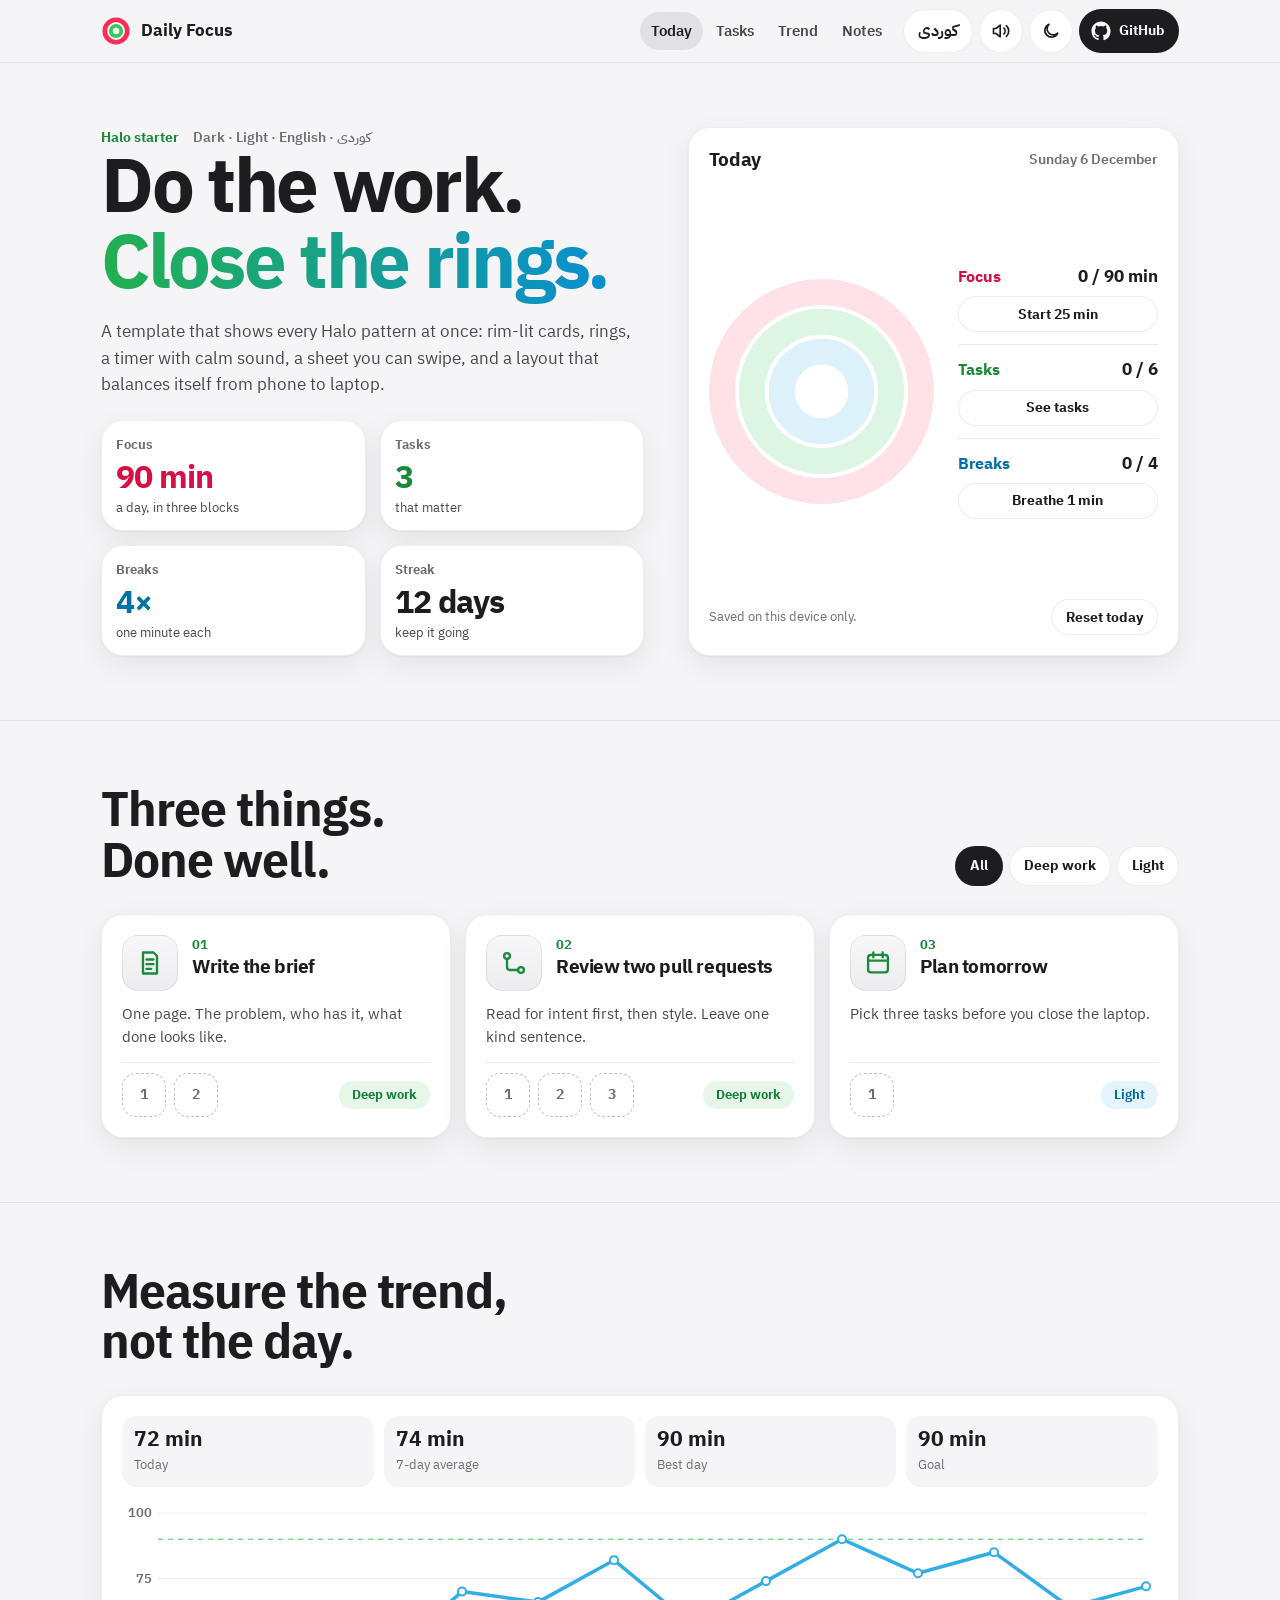
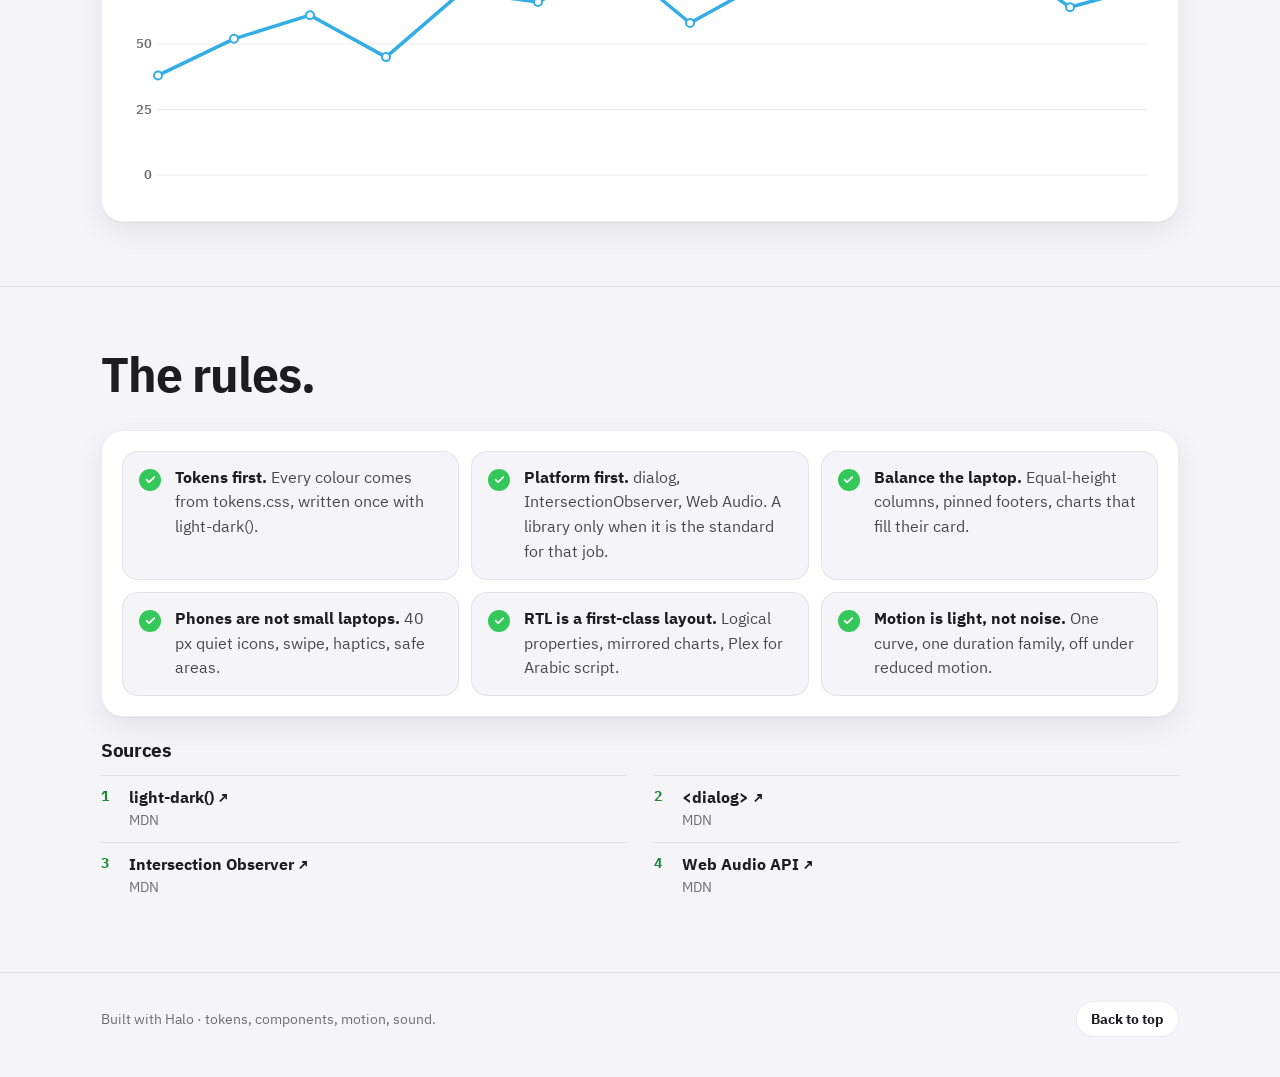
==== templates/starter.html @ 8cb3e35a "Publish Halo design skill" ====
<!doctype html>
<html lang="en" dir="ltr">
<head>
<meta charset="utf-8">
<meta name="viewport" content="width=device-width, initial-scale=1, viewport-fit=cover">
<title>Halo Starter · Daily Focus</title>
<meta name="color-scheme" content="light dark">
<!-- Fonts: Google Sans (Latin) + IBM Plex Sans Arabic (Sorani / Arabic script). Both OFL, both on Google Fonts. -->
<link rel="preconnect" href="https://fonts.googleapis.com">
<link rel="preconnect" href="https://fonts.gstatic.com" crossorigin>
<link href="https://fonts.googleapis.com/css2?family=Google+Sans:wght@400..700&family=IBM+Plex+Sans+Arabic:wght@400;500;600;700&display=swap" rel="stylesheet">
<link rel="stylesheet" href="../tokens/tokens.css">
<link rel="stylesheet" href="../css/halo.css">
<style>
  /* page-specific layout only; everything else comes from halo.css */
  .today .ringsbox{display:grid;grid-template-columns:minmax(0,1.2fr) minmax(200px,1fr);gap:24px;align-items:center;flex:1;margin-top:12px}
  @media(max-width:520px){.today .ringsbox{grid-template-columns:1fr}.today .ringsbox .rings{max-width:220px;margin:0 auto}}
  .today .ringsbox .rings{max-width:280px;margin-inline:auto}
  .rrow{display:grid;gap:6px;padding:12px 0;border-bottom:1px solid var(--sep)}.rrow:last-child{border-bottom:0}
  .rrow .t{display:flex;justify-content:space-between;align-items:baseline;gap:10px}.rrow .t span{font-weight:700;font-size:17px;white-space:nowrap}
  .task .top{display:grid;grid-template-columns:56px minmax(0,1fr);gap:14px;align-items:start}
  .task p{color:var(--ink2);font-size:15px}
  .task .foot{display:flex;justify-content:space-between;align-items:center;gap:10px;flex-wrap:wrap;padding-top:10px;border-top:1px solid var(--sep)}
  .breathe{display:grid;justify-items:center;gap:14px;text-align:center}
  .orb{width:180px;height:180px;border-radius:50%;background:radial-gradient(circle at 35% 30%,var(--cyan2),var(--cyan) 55%,var(--trackC));box-shadow:0 0 60px color-mix(in srgb,var(--cyan) 40%,transparent);transform:scale(.72)}
  .orb.run{animation:breathe 10s var(--ease) infinite}
  @keyframes breathe{0%,100%{transform:scale(.72)}40%{transform:scale(1)}}
  @media (prefers-reduced-motion:reduce){.orb.run{animation:none;transform:scale(.9)}}
</style>
</head>
<body>
<a class="skip" href="#main" data-i18n="skip">Skip to content</a>

<header class="nav">
  <div class="wrap">
    <a class="brand" href="#today"><svg viewBox="0 0 32 32" aria-hidden="true"><circle cx="16" cy="16" r="12" fill="none" stroke="var(--red)" stroke-width="5"/><circle cx="16" cy="16" r="5.5" fill="none" stroke="var(--green)" stroke-width="4"/></svg><span data-i18n="brand">Daily Focus</span></a>
    <nav class="links" aria-label="Sections">
      <a href="#today" data-i18n="nav.today">Today</a><a href="#tasks" data-i18n="nav.tasks">Tasks</a><a href="#trend" data-i18n="nav.trend">Trend</a><a href="#notes" data-i18n="nav.notes">Notes</a>
    </nav>
    <div class="acts">
      <button class="btn lang" type="button" data-lang-btn data-i18n="langBtn">کوردی</button>
      <button class="btn ic hide-phone" type="button" data-sound-btn></button>
      <button class="btn ic" type="button" data-theme-btn></button>
      <a class="gh" href="https://github.com/SawabS" target="_blank" rel="noopener" data-i18n-label="github"><span class="ghi"></span><span dir="ltr">GitHub</span></a>
      <button class="btn ic" type="button" data-menu-btn aria-expanded="false" aria-controls="menu"></button>
    </div>
  </div>
  <div class="menu" id="menu"><div class="wrap">
    <a href="#today" data-i18n="nav.today">Today</a><a href="#tasks" data-i18n="nav.tasks">Tasks</a><a href="#trend" data-i18n="nav.trend">Trend</a><a href="#notes" data-i18n="nav.notes">Notes</a>
    <button class="full only-phone" type="button" data-sound-btn></button>
  </div></div>
</header>

<main id="main">
  <!-- 1 · HERO: text column + feature card, equal height on laptop -->
  <section id="today" class="band"><div class="wrap split">
    <div data-drift>
      <div class="kicker"><b data-i18n="kicker">Halo starter</b><span data-i18n="kickerSub">Dark · Light · English · کوردی</span></div>
      <h1><span data-i18n="h1a">Do the work.</span><br><span class="grad" data-i18n="h1b">Close the rings.</span></h1>
      <p class="lede" data-i18n="lede">A template that shows every Halo pattern at once: rim-lit cards, rings, a timer with calm sound, a sheet you can swipe, and a layout that balances itself from phone to laptop.</p>
      <div class="grid g2 keep mt22" id="stats"></div>
    </div>
    <div class="card today" aria-labelledby="tdh">
      <div class="row between"><h3 id="tdh" data-i18n="today">Today</h3><span class="mut" id="date" style="font-weight:600;font-size:14px"></span></div>
      <div class="ringsbox"><div id="bigRings"></div>
        <div>
          <div class="rrow"><div class="t"><b class="tone-red" data-i18n="focus">Focus</b><span id="vFocus"></span></div><button class="btn sm" type="button" id="startFocus" data-i18n="startFocus">Start 25 min</button></div>
          <div class="rrow"><div class="t"><b class="tone-green" data-i18n="tasksDone">Tasks</b><span id="vTasks"></span></div><a class="btn sm" href="#tasks" data-i18n="seeTasks">See tasks</a></div>
          <div class="rrow"><div class="t"><b class="tone-cyan" data-i18n="breaks">Breaks</b><span id="vBreaks"></span></div><button class="btn sm" type="button" id="openBreathe" data-i18n="breathe">Breathe 1 min</button></div>
        </div>
      </div>
      <div class="row between card-foot mt14"><span class="mut" style="font-size:13px" data-i18n="saved">Saved on this device only.</span><button class="btn sm" type="button" id="reset" data-i18n="reset">Reset today</button></div>
    </div>
  </div></section>

  <!-- 2 · CARD GRID with filters, check dots, pinned footers -->
  <section id="tasks" class="band"><div class="wrap">
    <div class="head"><h2 data-i18n="tasksTitle">Three things.<br>Done well.</h2><div class="filters" role="group" aria-label="Filter" id="filters"></div></div>
    <div class="grid g3" id="taskGrid"></div>
  </div></section>

  <!-- 3 · DATA: KPIs + chart that fills its card -->
  <section id="trend" class="band"><div class="wrap">
    <div class="head"><h2 data-i18n="trendTitle">Measure the trend,<br>not the day.</h2></div>
    <div class="card" style="display:flex;flex-direction:column"><div class="kpis" id="kpis"></div><div class="fig mt14" style="height:300px"><svg id="chart" role="img" aria-label="Focus minutes, last 14 days"></svg></div></div>
  </div></section>

  <!-- 4 · CHECKLIST TILES + SOURCES -->
  <section id="notes" class="band"><div class="wrap">
    <div class="head"><h2 data-i18n="notesTitle">The rules.</h2></div>
    <div class="card"><ul class="checks tiles" id="rules"></ul></div>
    <h3 class="mt22" style="margin-bottom:12px" data-i18n="sources">Sources</h3>
    <ol class="sources">
      <li><div><a class="ext" href="https://developer.mozilla.org/en-US/docs/Web/CSS/color_value/light-dark" target="_blank" rel="noopener" dir="ltr">light-dark()</a><span>MDN</span></div></li>
      <li><div><a class="ext" href="https://developer.mozilla.org/en-US/docs/Web/HTML/Element/dialog" target="_blank" rel="noopener" dir="ltr">&lt;dialog&gt;</a><span>MDN</span></div></li>
      <li><div><a class="ext" href="https://developer.mozilla.org/en-US/docs/Web/API/Intersection_Observer_API" target="_blank" rel="noopener" dir="ltr">Intersection Observer</a><span>MDN</span></div></li>
      <li><div><a class="ext" href="https://developer.mozilla.org/en-US/docs/Web/API/Web_Audio_API" target="_blank" rel="noopener" dir="ltr">Web Audio API</a><span>MDN</span></div></li>
    </ol>
  </div></section>
</main>

<footer class="foot"><div class="wrap"><p data-i18n="footer">Built with Halo · tokens, components, motion, sound.</p><a class="btn sm" href="#today" data-i18n="top">Back to top</a></div></footer>

<!-- Sheet: guided breathing with ambient sound; swipe left/right switches length -->
<dialog class="sheet" id="breatheDlg" aria-labelledby="bT"><div class="body">
  <div class="hd"><h3 id="bT" data-i18n="breatheTitle">One-minute breath</h3><button class="btn ic" type="button" data-close data-i18n-label="close"></button></div>
  <div class="breathe">
    <div class="orb" id="orb"></div>
    <p class="mut" data-i18n="breatheHint">In for four as it grows, out for six as it shrinks.</p>
    <div class="row"><button class="btn ic" type="button" id="bPrev"></button><button class="btn pri" type="button" id="bPlay" data-i18n="begin">Begin</button><button class="btn ic" type="button" id="bNext"></button></div>
    <p class="mut num" id="bLen"></p>
  </div>
</div></dialog>

<script src="../js/halo.js"></script>
<script src="../js/halo-sound.js"></script>
<script>
const DICT={
 en:{skip:'Skip to content',brand:'Daily Focus','nav.today':'Today','nav.tasks':'Tasks','nav.trend':'Trend','nav.notes':'Notes',langBtn:'کوردی',github:'GitHub profile',
  kicker:'Halo starter',kickerSub:'Dark · Light · English · کوردی',h1a:'Do the work.',h1b:'Close the rings.',
  lede:'A template that shows every Halo pattern at once: rim-lit cards, rings, a timer with calm sound, a sheet you can swipe, and a layout that balances itself from phone to laptop.',
  today:'Today',focus:'Focus',tasksDone:'Tasks',breaks:'Breaks',startFocus:'Start 25 min',seeTasks:'See tasks',breathe:'Breathe 1 min',saved:'Saved on this device only.',reset:'Reset today',
  tasksTitle:'Three things.\nDone well.',trendTitle:'Measure the trend,\nnot the day.',notesTitle:'The rules.',sources:'Sources',footer:'Built with Halo · tokens, components, motion, sound.',top:'Back to top',
  breatheTitle:'One-minute breath',breatheHint:'In for four as it grows, out for six as it shrinks.',begin:'Begin',stop:'Stop',min:'min',sec:'s',
  all:'All',deep:'Deep work',light:'Light',done:'Done',rest:'Focus',pause:'Pause',resume:'Resume',skip:'Skip',undo:'Undo',close:'Close',menu:'Menu',toDark:'Switch to dark theme',toLight:'Switch to light theme',
  soundOn:'Sound on',soundOff:'Sound off',resetDone:'Today was reset.',focusDone:'Focus session complete.',
  stat1:'Focus',stat1v:'90 min',stat1s:'a day, in three blocks',stat2:'Tasks',stat2v:'3',stat2s:'that matter',stat3:'Breaks',stat3v:'4×',stat3s:'one minute each',stat4:'Streak',stat4v:'12 days',stat4s:'keep it going',
  t1:'Write the brief',t1d:'One page. The problem, who has it, what done looks like.',t2:'Review two pull requests',t2d:'Read for intent first, then style. Leave one kind sentence.',t3:'Plan tomorrow',t3d:'Pick three tasks before you close the laptop.',
  k1:'Today',k2:'7-day average',k3:'Best day',k4:'Goal',
  r1:'<strong>Tokens first.</strong> Every colour comes from tokens.css, written once with light-dark().',r2:'<strong>Platform first.</strong> dialog, IntersectionObserver, Web Audio. A library only when it is the standard for that job.',
  r3:'<strong>Balance the laptop.</strong> Equal-height columns, pinned footers, charts that fill their card.',r4:'<strong>Phones are not small laptops.</strong> 40 px quiet icons, swipe, haptics, safe areas.',
  r5:'<strong>RTL is a first-class layout.</strong> Logical properties, mirrored charts, Plex for Arabic script.',r6:'<strong>Motion is light, not noise.</strong> One curve, one duration family, off under reduced motion.'},
 ckb:{skip:'بازدان بۆ ناوەڕۆک',brand:'سەرنجی ڕۆژانە','nav.today':'ئەمڕۆ','nav.tasks':'ئەرکەکان','nav.trend':'ئاراستە','nav.notes':'تێبینی',langBtn:'English',github:'پرۆفایلی GitHub',
  kicker:'دەستپێکی Halo',kickerSub:'تاریک · ڕووناک · English · کوردی',h1a:'کارەکە بکە.',h1b:'بازنەکان دابخە.',
  lede:'نموونەیەک کە هەموو شێوازەکانی Halo پێکەوە نیشان دەدات: کارتی دیواری ڕووناک، بازنەکان، کاتژمێرێک بە دەنگی ئارام، پەڕەیەک کە دەتوانیت بیخلیسکێنیت، و دیزاینێک کە لە مۆبایلەوە تا لاپتۆپ هاوسەنگ دەبێت.',
  today:'ئەمڕۆ',focus:'سەرنج',tasksDone:'ئەرکەکان',breaks:'پشووەکان',startFocus:'دەستپێکردنی ٢٥ خولەک',seeTasks:'بینینی ئەرکەکان',breathe:'هەناسەدان ١ خولەک',saved:'تەنها لەسەر ئەم ئامێرە پاشەکەوت دەکرێت.',reset:'سفرکردنەوەی ئەمڕۆ',
  tasksTitle:'سێ شت.\nبە باشی.',trendTitle:'ئاراستەکە بپێوە،\nنەک ڕۆژەکە.',notesTitle:'یاساکان.',sources:'سەرچاوەکان',footer:'دروستکراوە بە Halo · تۆکن، پێکهاتە، جووڵە، دەنگ.',top:'گەڕانەوە بۆ سەرەوە',
  breatheTitle:'هەناسەی یەک خولەکی',breatheHint:'چوار چرکە هەناسە هەڵبمژە کاتێک گەورە دەبێت، شەش چرکە دەریبدە کاتێک بچووک دەبێتەوە.',begin:'دەستپێکردن',stop:'وەستان',min:'خولەک',sec:'چرکە',
  all:'هەموو',deep:'کاری قووڵ',light:'سووک',done:'تەواو',rest:'سەرنج',pause:'وەستان',resume:'بەردەوامبوون',skip:'تێپەڕاندن',undo:'گەڕانەوە',close:'داخستن',menu:'لیست',toDark:'گۆڕین بۆ ڕووکاری تاریک',toLight:'گۆڕین بۆ ڕووکاری ڕووناک',
  soundOn:'دەنگ کراوەیە',soundOff:'دەنگ داخراوە',resetDone:'ئەمڕۆ سفر کرایەوە.',focusDone:'کاتی سەرنج تەواو بوو.',
  stat1:'سەرنج',stat1v:'90 خولەک',stat1s:'لە ڕۆژێکدا، لە سێ بەشدا',stat2:'ئەرکەکان',stat2v:'3',stat2s:'کە گرنگن',stat3:'پشووەکان',stat3v:'×4',stat3s:'هەریەکە یەک خولەک',stat4:'زنجیرە',stat4v:'12 ڕۆژ',stat4s:'بەردەوام بە',
  t1:'نووسینی کورتە',t1d:'یەک پەڕە. کێشەکە، کێ هەیەتی، تەواوبوون چۆنە.',t2:'پێداچوونەوەی دوو داواکاری',t2d:'سەرەتا مەبەستەکە بخوێنەوە، پاشان شێوازەکە. ڕستەیەکی میهرەبان بنووسە.',t3:'پلانی سبەی',t3d:'پێش داخستنی لاپتۆپ سێ ئەرک هەڵبژێرە.',
  k1:'ئەمڕۆ',k2:'تێکڕای ٧ ڕۆژ',k3:'باشترین ڕۆژ',k4:'ئامانج',
  r1:'<strong>سەرەتا تۆکن.</strong> هەموو ڕەنگێک لە <bdi>tokens.css</bdi> دێت، یەکجار بە <bdi>light-dark()</bdi> نووسراوە.',r2:'<strong>سەرەتا پلاتفۆرم.</strong> <bdi>dialog</bdi> و <bdi>IntersectionObserver</bdi> و <bdi>Web Audio</bdi>. کتێبخانە تەنها کاتێک کە ستانداردی ئەو کارەیە.',
  r3:'<strong>لاپتۆپ هاوسەنگ بکە.</strong> ستوونی هاوبەرز، پێپەڕەی جێگیر، هێڵکاری کە کارتەکەی پڕ دەکاتەوە.',r4:'<strong>مۆبایل لاپتۆپی بچووک نییە.</strong> ئایکۆنی ئارامی 40px، خلیسکاندن، لەرینەوە، ناوچەی سەلامەت.',
  r5:'<strong>ڕاست بۆ چەپ دیزاینی سەرەکییە.</strong> تایبەتمەندی لۆجیکی، هێڵکاری پێچەوانەکراو، Plex بۆ پیتی عەرەبی.',r6:'<strong>جووڵە ڕووناکییە، نەک ژاوەژاو.</strong> یەک چەماوە، یەک خێزانی ماوە، لە کەمکردنەوەی جووڵەدا دەکوژێتەوە.'}};

const {$,$$,esc,t,store}=Halo;
Halo.init({dict:DICT});
$('.ghi').outerHTML=Halo.icons.github;
const day=Object.assign({focus:0,tasks:[[false,false],[false,false,false],[false]],breaks:0},store.get('day',{}));
const save=()=>store.set('day',day);
let filt='all';
const TASKS=[{k:'t1',cat:'deep',n:2,icon:'<path d="M6 3h9l3 3v15H6z"/><path d="M9 9h6M9 13h6M9 17h4"/>'},{k:'t2',cat:'deep',n:3,icon:'<circle cx="6" cy="6" r="2.5"/><circle cx="18" cy="18" r="2.5"/><path d="M6 8.5v7a2.5 2.5 0 0 0 2.5 2.5H15"/>'},{k:'t3',cat:'light',n:1,icon:'<rect x="3.5" y="5" width="17" height="15" rx="2.5"/><path d="M3.5 10h17M8 3v4M16 3v4"/>'}];
const doneCount=()=>day.tasks.flat().filter(Boolean).length,total=()=>day.tasks.flat().length;

function render(){
  const R=Halo.i18n.isRTL();
  $('#date').textContent=Halo.i18n.date(new Date());
  $('#stats').innerHTML=[1,2,3,4].map(i=>`<div class="card stat"><div class="label">${esc(t('stat'+i))}</div><div class="v ${['tone-red','tone-green','tone-cyan','tone-ink'][i-1]}">${esc(t('stat'+i+'v'))}</div><div class="s">${esc(t('stat'+i+'s'))}</div></div>`).join('');
  $('#bigRings').innerHTML=Halo.rings([{k:'f',r:100,w:26,c:'red',track:'R'},{k:'t',r:70,w:26,c:'green',track:'G'},{k:'b',r:40,w:26,c:'cyan',track:'C'}],226);
  $('#filters').innerHTML=['all','deep','light'].map(f=>`<button type="button" data-f="${f}" aria-pressed="${f===filt}">${esc(t(f))}</button>`).join('');
  $('#taskGrid').innerHTML=TASKS.map((k,i)=>`<article class="card task stack" data-cat="${k.cat}" ${filt!=='all'&&filt!==k.cat?'hidden':''}>
    <div class="top"><div class="tile"><svg viewBox="0 0 24 24" fill="none" stroke="var(--greenT)" stroke-width="2" stroke-linecap="round" stroke-linejoin="round" aria-hidden="true">${k.icon}</svg></div><div><div class="label tone-green">${String(i+1).padStart(2,'0')}</div><h3>${esc(t(k.t||k.k))}</h3></div></div>
    <p>${esc(t(k.k+'d'))}</p>
    <div class="foot"><div class="dots">${day.tasks[i].map((v,j)=>`<button type="button" class="dot" data-d="${i}:${j}" aria-pressed="${v}" aria-label="${j+1}">${v?Halo.icons.check.replace('<svg','<svg width="18" height="18" stroke="currentColor"'):j+1}</button>`).join('')}</div><span class="chip ${k.cat==='deep'?'green':'cyan'}">${esc(t(k.cat))}</span></div></article>`).join('');
  $('#rules').innerHTML=[1,2,3,4,5,6].map(i=>`<li><span class="chk">${Halo.icons.check}</span><span>${t('r'+i)}</span></li>`).join('');
  $$('h2[data-i18n]').forEach(h=>h.innerHTML=esc(t(h.dataset.i18n)).replace('\n','<br>'));
  $('#bPrev').innerHTML=Halo.icons.prev;$('#bNext').innerHTML=Halo.icons.next;$('#breatheDlg [data-close]').innerHTML=Halo.icons.x;
  update();drawChart();Halo.reveal.refresh();soundIcon()}

function update(){
  $('#vFocus').textContent=`${day.focus} / 90 ${t('min')}`;$('#vTasks').textContent=`${doneCount()} / ${total()}`;$('#vBreaks').textContent=`${day.breaks} / 4`;
  const s=$('#bigRings svg');Halo.setRing(s,'f',day.focus/90);Halo.setRing(s,'t',doneCount()/total());Halo.setRing(s,'b',day.breaks/4);
  const v=[38,52,61,45,70,66,82,58,74,90,77,85,64,day.focus||72];
  $('#kpis').innerHTML=[[t('k1'),(day.focus||72)+' '+t('min')],[t('k2'),Math.round(v.slice(-7).reduce((a,b)=>a+b)/7)+' '+t('min')],[t('k3'),Math.max(...v)+' '+t('min')],[t('k4'),'90 '+t('min')]].map(([a,b])=>`<div><b>${esc(b)}</b><span>${esc(a)}</span></div>`).join('')}

/* Chart: drawn in LTR coordinates, x mirrored for RTL; redrawn on resize (ResizeObserver) */
function drawChart(){const s=$('#chart'),W=s.clientWidth,Hh=s.clientHeight;if(!W||!Hh)return;const R=Halo.i18n.isRTL();
  const v=[38,52,61,45,70,66,82,58,74,90,77,85,64,day.focus||72],ml=36,mr=12,mt=12,mb=26;
  const X=i=>{const x=ml+i/(v.length-1)*(W-ml-mr);return R?W-x:x},Y=k=>mt+(100-k)/100*(Hh-mt-mb);
  let g='';for(const k of [0,25,50,75,100])g+=`<line x1="${X(0)}" x2="${X(v.length-1)}" y1="${Y(k)}" y2="${Y(k)}" style="stroke:var(--sep)"/><text x="${R?W-ml+6:ml-6}" y="${Y(k)+4}" text-anchor="${R?'start':'end'}">${k}</text>`;
  g+=`<line x1="${X(0)}" x2="${X(v.length-1)}" y1="${Y(90)}" y2="${Y(90)}" style="stroke:var(--green)" stroke-dasharray="5 5"/>`;
  g+=`<polyline points="${v.map((k,i)=>X(i).toFixed(1)+','+Y(k).toFixed(1)).join(' ')}" fill="none" style="stroke:var(--cyan)" stroke-width="3.5" stroke-linejoin="round" stroke-linecap="round"/>`;
  v.forEach((k,i)=>g+=`<circle cx="${X(i)}" cy="${Y(k)}" r="4" style="fill:var(--card);stroke:var(--cyan)" stroke-width="2"/>`);s.innerHTML=g}
new ResizeObserver(drawChart).observe($('#chart'));

/* Sound toggle */
function soundIcon(){if(!Halo.sound)return;const on=Halo.sound.on;$$('[data-sound-btn]').forEach(b=>{b.innerHTML=(on?Halo.icons.sound:Halo.icons.mute)+(b.classList.contains('full')?`<span>${esc(t(on?'soundOn':'soundOff'))}</span>`:'');
  b.querySelector('svg').setAttribute('width','20');b.querySelector('svg').setAttribute('height','20');b.setAttribute('aria-label',t(on?'soundOn':'soundOff'));b.setAttribute('aria-pressed',String(on))})}
$$('[data-sound-btn]').forEach(b=>b.addEventListener('click',()=>{Halo.sound.toggle();soundIcon()}));

/* Breathing sheet with ambient bed */
let bLen=60,bRun=false,bT=0;
const bLabel=()=>$('#bLen').textContent=bLen+' '+t('sec');
$('#openBreathe').addEventListener('click',()=>{bLabel();Halo.dialog.open($('#breatheDlg'))});
$('#bPlay').addEventListener('click',()=>{bRun=!bRun;$('#orb').classList.toggle('run',bRun);$('#bPlay').textContent=t(bRun?'stop':'begin');
  if(bRun){Halo.sfx('calmOn');clearTimeout(bT);bT=setTimeout(()=>{bRun=false;$('#orb').classList.remove('run');$('#bPlay').textContent=t('begin');Halo.sfx('calmOff');Halo.sfx('complete');day.breaks=Math.min(4,day.breaks+1);save();update()},bLen*1000)}
  else{clearTimeout(bT);Halo.sfx('calmOff')}});
const lens=[30,60,120];const shift=d=>{bLen=lens[Math.max(0,Math.min(2,lens.indexOf(bLen)+d))];bLabel();Halo.sfx('tap')};
$('#bPrev').addEventListener('click',()=>shift(-1));$('#bNext').addEventListener('click',()=>shift(1));
Halo.swipe($('#breatheDlg .body'),{next:()=>shift(1),prev:()=>shift(-1)});
$('#breatheDlg').addEventListener('close',()=>{if(bRun){bRun=false;clearTimeout(bT);$('#orb').classList.remove('run');$('#bPlay').textContent=t('begin');Halo.sfx('calmOff')}});

/* Delegated clicks */
document.addEventListener('click',e=>{const b=e.target.closest('button');if(!b)return;
  if(b.dataset.f){filt=b.dataset.f;Halo.sfx('tap');render();return}
  if(b.dataset.d){const[i,j]=b.dataset.d.split(':').map(Number);day.tasks[i][j]=!day.tasks[i][j];save();Halo.haptic(day.tasks[i][j]?12:6);Halo.sfx(day.tasks[i][j]?'on':'off');
    render();const n=$(`[data-d="${i}:${j}"]`);n&&n.focus();return}
  if(b.id==='startFocus'){Halo.timer.start(25*60,{label:t('rest'),onEnd:()=>{day.focus=Math.min(90,day.focus+25);save();update();Halo.toast(t('focusDone'))}});return}
  if(b.id==='reset'){const old=JSON.stringify(day);Object.assign(day,{focus:0,tasks:[[false,false],[false,false,false],[false]],breaks:0});save();render();Halo.toast(t('resetDone'),{undo:()=>{Object.assign(day,JSON.parse(old));save();render()}})}});
Halo.i18n.onChange(render);
render();
</script>
</body>
</html>
---- tokens/tokens.css ----
/* =====================================================================
   HALO DESIGN TOKENS
   One file, two themes. Every colour is written once with light-dark(),
   so a page follows the OS theme and can be forced with
   <html data-theme="light|dark">.
   Rule: light-dark() only takes COLOURS. Never put gradients or shadows
   inside it; build those from the colour tokens (see --cA/--cB etc).
   ===================================================================== */
:root{
  color-scheme:light dark;

  /* ---- surfaces ---- */
  --bg:     light-dark(#F5F5F7,#000000);   /* page */
  --bg2:    light-dark(#FFFFFF,#0B0B0D);   /* inputs, wells */
  --card:   light-dark(#FFFFFF,#151518);   /* flat card */
  --card2:  light-dark(#FFFFFF,#0E0E10);   /* sheets / dialogs */
  --cA:     light-dark(#FFFFFF,#1A1A1E);   /* card gradient top */
  --cB:     light-dark(#FFFFFF,#0F0F11);   /* card gradient bottom */
  --tA:     light-dark(#F8F8FA,#2C2C32);   /* icon tile top */
  --tB:     light-dark(#ECECF0,#17171B);   /* icon tile bottom */
  --well:   light-dark(#F5F5F7,#0E0E10);   /* nested tile inside a card */

  /* ---- ink ---- */
  --ink:    light-dark(#1D1D1F,#FFFFFF);   /* titles, numbers */
  --ink2:   light-dark(#48484A,#B4B4BA);   /* body */
  --ink3:   light-dark(#6E6E73,#8E8E93);   /* labels, meta */

  /* ---- lines + shadow ---- */
  --rim:    light-dark(rgba(0,0,0,.07),rgba(255,255,255,.12));  /* 1px card edge */
  --sep:    light-dark(rgba(0,0,0,.08),rgba(255,255,255,.10));  /* dividers */
  --shc:    light-dark(rgba(0,0,0,.05),transparent);            /* contact shadow */
  --shc2:   light-dark(rgba(0,0,0,.07),transparent);            /* ambient shadow */

  /* ---- the three activity accents ----
     Each accent has 4 roles:
       --X   : fill / stroke (vivid)        --X2 : gradient partner (lighter)
       --XT  : text-safe tone (AA on bg)    --trackX : empty ring / bar track   */
  --green:  light-dark(#34C759,#A6FF00); --green2:light-dark(#6FDD8B,#D2FF5C);
  --greenT: light-dark(#1A8A3A,#B4FF2E); --trackG:light-dark(#DDF5E3,#26390A);
  --cyan:   light-dark(#32ADE6,#00D8FE); --cyan2: light-dark(#7FD4F5,#7BF3FF);
  --cyanT:  light-dark(#0071A4,#5BDCFF); --trackC:light-dark(#DDF1FA,#06323A);
  --red:    light-dark(#FF2D55,#FA114F); --red2:  light-dark(#FF6B88,#FF6A97);
  --redT:   light-dark(#D70F45,#FF4D7A); --trackR:light-dark(#FFE1E8,#3A0814);
  --amber:  light-dark(#FF9500,#FF9F0A); --amber2:light-dark(#FFC048,#FFD06B);
  --amberT: light-dark(#B35900,#FFB547);

  /* ---- chips (filled pills) ---- */
  --chipG:  light-dark(#E6F7EA,#D2FF5C); --chipGt:light-dark(#17803A,#0A0A0A);
  --chipR:  light-dark(#FFEAEF,#FF6A97); --chipRt:light-dark(#C8103F,#0A0A0A);
  --chipC:  light-dark(#E4F4FC,#7BF3FF); --chipCt:light-dark(#006C9C,#0A0A0A);

  /* ---- tinted pictogram tiles ---- */
  --eA:     light-dark(#F2FAF4,#2C2C32); --eB:light-dark(#E2F3E6,#17171B);   /* green family */
  --sA:     light-dark(#FFF4F6,#2C2C32); --sB:light-dark(#FFE3E9,#17171B);   /* red family */

  /* ---- pictogram ink (see icons/README.md) ---- */
  --ic-fg:   var(--ink);
  --ic-ghost:light-dark(#C3C8CE,#4C4C52);
  --ic-mut:  light-dark(#CDD1D6,#3F3F45);
  --ic-acc:  light-dark(#20A84A,#A6FF00);
  --ic-acc2: light-dark(#F2224F,#FA114F);
  --ic-ko:   light-dark(#EAF7ED,#222227);

  /* ---- hero gradient (headline second line, progress line) ---- */
  --heroA:  light-dark(#22B04F,#A6FF00);
  --heroB:  light-dark(#0A8FD0,#00D8FE);

  /* ---- light & motion ---- */
  --shine:  light-dark(rgba(0,113,227,.55),rgba(255,255,255,.95));  /* rim highlight core */
  --shineT: light-dark(rgba(52,199,89,.35),rgba(0,216,254,.45));    /* rim highlight tint */
  --glow:   light-dark(rgba(0,113,227,.06),rgba(255,255,255,.07));  /* surface glow */
  --ease:   cubic-bezier(.2,.8,.2,1);                               /* Halo's only curve */
  --focus:  light-dark(#0071E3,#5BDCFF);

  /* ---- shape + layout ---- */
  --r:      22px;     /* card radius */
  --r-sm:   14px;     /* nested tiles, inputs */
  --r-lg:   28px;     /* sheets */
  --max:    1180px;   /* content width */
  --nav-h:  62px;

  /* ---- type ---- */
  --font-latin:"Google Sans";
  --font-arabic:"IBM Plex Sans Arabic";
  --font: var(--font-latin),var(--font-arabic),system-ui,-apple-system,"Segoe UI",Roboto,sans-serif;
}
:root[data-theme=light]{color-scheme:light}
:root[data-theme=dark]{color-scheme:dark}
/* Arabic-script languages: put the Arabic face first so Latin digits inside
   Kurdish text still come from Google Sans but the shaping is Plex. */
:root[lang=ckb],:root[lang=ar],:root[lang=fa]{--font:var(--font-arabic),var(--font-latin),system-ui,sans-serif}
---- css/halo.css ----
/* =====================================================================
   HALO — component layer
   Requires tokens/tokens.css first.
   Platform-only: custom properties, light-dark(), logical properties,
   :has(), <dialog>. No preprocessor, no framework.
   Sections: 1 base · 2 layout · 3 type · 4 surfaces · 5 controls
             6 navigation · 7 data display · 8 overlays · 9 motion & light
             10 phone · 11 RTL · 12 print · 13 utilities
   ===================================================================== */

/* ---------- 1. base ---------- */
*{box-sizing:border-box;min-width:0}
html{scroll-padding-top:calc(var(--nav-h) + 14px);-webkit-text-size-adjust:100%;-webkit-tap-highlight-color:transparent}
body{margin:0;background:var(--bg);color:var(--ink);font:16px/1.55 var(--font);overflow-x:clip;-webkit-font-smoothing:antialiased}
:root[dir=rtl] body{line-height:1.75}
@media (prefers-reduced-motion:no-preference){html{scroll-behavior:smooth}}
a{color:var(--cyanT)}
img,svg{max-width:100%}
button,input,select,textarea{font:inherit;color:inherit}
button,a,input,select,label,[role=button]{touch-action:manipulation}
:focus-visible{outline:3px solid var(--focus);outline-offset:2px;border-radius:10px}
.skip{position:absolute;inset-inline-start:12px;top:-60px;z-index:99;background:var(--ink);color:var(--bg);padding:10px 14px;border-radius:12px;text-decoration:none}
.skip:focus{top:10px}

/* ---------- 2. layout ---------- */
.wrap{max-width:var(--max);margin:0 auto;padding-inline:max(16px,4vw,env(safe-area-inset-left,0px))}
.band{padding-block:clamp(36px,5vw,72px)}
.band+.band{border-top:1px solid var(--sep)}
.head{display:flex;flex-wrap:wrap;align-items:flex-end;justify-content:space-between;gap:16px 24px;margin-bottom:28px}
.grid{display:grid;gap:14px}
.g2{grid-template-columns:repeat(2,minmax(0,1fr))}
.g3{grid-template-columns:repeat(3,minmax(0,1fr))}
.g4{grid-template-columns:repeat(4,minmax(0,1fr))}
@media(max-width:1000px){.g4{grid-template-columns:repeat(2,minmax(0,1fr))}}
@media(max-width:900px){.g3{grid-template-columns:repeat(2,minmax(0,1fr))}}
@media(max-width:620px){.g2,.g3,.g4{grid-template-columns:minmax(0,1fr)}}
.g2.keep{grid-template-columns:repeat(2,minmax(0,1fr))!important}   /* pairs that must stay side by side (two inputs) */
/* Split: text column + feature card, equal height on laptops (see docs/04-layout.md) */
.split{display:grid;gap:28px;align-items:center}
@media(min-width:900px){.split{grid-template-columns:minmax(0,1.05fr) minmax(0,.95fr);gap:44px;align-items:stretch}.split>.card{display:flex;flex-direction:column}.split>.card>.card-foot{margin-top:auto}}
/* Card with a pinned footer: body grows, footer aligns across a row */
.stack{display:grid;gap:12px;grid-template-rows:auto 1fr auto}
.row{display:flex;gap:12px;align-items:center;flex-wrap:wrap}
.between{justify-content:space-between}

/* ---------- 3. type ---------- */
h1,h2,h3{margin:0;letter-spacing:-.022em;line-height:1.05;text-wrap:balance}
h1{font-size:clamp(42px,6.2vw,76px);font-weight:700;letter-spacing:-.035em;line-height:1}
h2{font-size:clamp(32px,4.4vw,48px);font-weight:700}
h3{font-size:19px;font-weight:700;line-height:1.25}
p{margin:0}
.kicker{display:flex;flex-wrap:wrap;gap:8px 14px;align-items:center;font-size:14px;font-weight:700}
.kicker b{color:var(--greenT)}.kicker span{color:var(--ink3);font-weight:600}
.lede{color:var(--ink2);font-size:17px;max-width:62ch;margin-top:14px}
.label{font-size:13px;font-weight:700;color:var(--ink3)}
.mut{color:var(--ink3)}
.num{font-variant-numeric:tabular-nums}
.grad{background:linear-gradient(90deg,var(--heroA),var(--heroB));-webkit-background-clip:text;background-clip:text;color:transparent;display:inline-block;padding-bottom:.06em}
.tone-red{color:var(--redT)}.tone-green{color:var(--greenT)}.tone-cyan{color:var(--cyanT)}.tone-amber{color:var(--amberT)}.tone-ink{color:var(--ink)}
.ext::after{content:"↗";display:inline-block;margin-inline-start:3px;font-size:.9em}

/* ---------- 4. surfaces ---------- */
.card{position:relative;isolation:isolate;background:linear-gradient(180deg,var(--cA),var(--cB));border:1px solid var(--rim);border-radius:var(--r);box-shadow:0 1px 2px var(--shc),0 10px 30px var(--shc2);padding:20px;
  transition:transform .6s var(--ease),box-shadow .6s var(--ease),border-color .4s}
.card.flat{box-shadow:none}
.well{background:var(--well);border:1px solid var(--rim);border-radius:16px;padding:14px 16px}
.tile{width:56px;height:56px;border-radius:16px;background:linear-gradient(var(--tA),var(--tB));display:grid;place-items:center;border:1px solid var(--rim);flex:none}
.tile svg{width:28px;height:28px}
.pic{width:104px;height:104px;border-radius:24px;background:linear-gradient(var(--eA),var(--eB));border:1px solid var(--rim);padding:6px;flex:none}
.pic svg{width:100%;height:100%;display:block}
.pic.red{background:linear-gradient(var(--sA),var(--sB));--ic-ko:light-dark(#FFEBEF,#222227);--ic-acc:var(--ic-acc2)}
.stat{padding:14px 14px 12px}
.stat .v{font-size:clamp(24px,3vw,32px);font-weight:700;letter-spacing:-.03em;line-height:1.15;white-space:nowrap;margin-top:4px}
.stat .s{font-size:13px;color:var(--ink2);margin-top:2px}
.tip{display:grid;grid-template-columns:56px minmax(0,1fr);gap:14px;align-items:center}
.tip p{color:var(--ink2);font-size:15px}
.callout{display:flex;justify-content:space-between;gap:10px;align-items:center;flex-wrap:wrap;background:var(--chipC);color:var(--chipCt);border-radius:14px;padding:8px 8px 8px 14px;font-size:14px;font-weight:600}

/* ---------- 5. controls ---------- */
.btn{display:inline-flex;align-items:center;justify-content:center;gap:8px;min-height:44px;padding:8px 18px;border-radius:999px;border:1px solid var(--rim);background:var(--card);font-weight:650;cursor:pointer;text-decoration:none;color:var(--ink);
  transition:transform .25s var(--ease),background .25s,box-shadow .25s}
.btn:hover{background:color-mix(in srgb,var(--card) 88%,var(--ink))}
.btn:active{transform:scale(.96)}
.btn.pri{background:var(--ink);color:var(--bg);border-color:transparent}
.btn.pri:hover{background:color-mix(in srgb,var(--ink) 85%,var(--bg))}
.btn.ic{width:44px;padding:0}
.btn.sm{min-height:36px;padding:4px 14px;font-size:14px}
.btn svg{width:20px;height:20px;flex:none}
.btn[disabled]{opacity:.4;cursor:not-allowed}
@media (hover:hover) and (pointer:fine){.btn:not([disabled]):hover{transform:translateY(-1px)}}
.chip{display:inline-flex;align-items:center;gap:6px;min-height:28px;padding:3px 12px;border-radius:999px;font-size:13px;font-weight:700;white-space:nowrap;background:var(--card);border:1px solid var(--rim)}
.chip.green{background:var(--chipG);color:var(--chipGt);border-color:transparent}
.chip.red{background:var(--chipR);color:var(--chipRt);border-color:transparent}
.chip.cyan{background:var(--chipC);color:var(--chipCt);border-color:transparent}
/* filter pills (aria-pressed) */
.filters{display:flex;gap:6px;flex-wrap:wrap}
.filters button{min-height:40px;padding:0 14px;border-radius:999px;border:1px solid var(--rim);background:var(--card);cursor:pointer;font-weight:650;font-size:14px}
.filters button[aria-pressed=true]{background:var(--ink);color:var(--bg);border-color:transparent}
/* segmented control */
.seg{display:inline-flex;background:var(--bg);border-radius:12px;padding:3px;gap:2px}
.seg button{min-height:38px;padding:0 14px;border-radius:10px;border:0;background:transparent;cursor:pointer;font-weight:700}
.seg button[aria-pressed=true]{background:var(--card);box-shadow:0 1px 3px rgba(0,0,0,.12)}
/* stepper  ( − value + ) */
.stepper{display:inline-flex;align-items:center;gap:4px;background:var(--card);border:1px solid var(--rim);border-radius:999px;padding:3px}
.stepper output{min-width:96px;text-align:center;font-weight:700;white-space:nowrap}
.stepper button{width:40px;height:40px;border-radius:50%;border:0;background:transparent;cursor:pointer;font-size:20px;font-weight:700;color:var(--ink)}
.stepper button:hover{background:var(--sep)}
/* number field with buttons on both sides — never wraps */
.nudge{display:grid;grid-template-columns:44px minmax(0,1fr) 44px;gap:6px;align-items:center}
.nudge button{width:44px;height:44px;border-radius:12px;border:1px solid var(--rim);background:var(--bg2);font-weight:700;cursor:pointer;font-size:14px}
/* check dots (tick-able sets / steps) */
.dots{display:flex;gap:8px;flex-wrap:wrap;align-items:center}
.dot{width:44px;height:44px;border-radius:14px;border:1.5px dashed light-dark(rgba(0,0,0,.25),rgba(255,255,255,.3));background:transparent;cursor:pointer;font-weight:700;font-size:14px;color:var(--ink3);display:grid;place-items:center;transition:background .2s,transform .2s var(--ease)}
.dot[aria-pressed=true]{background:var(--green);border:1.5px solid transparent;color:light-dark(#fff,#000)}
.dot:active{transform:scale(.92)}
/* fields */
input[type=number],input[type=date],input[type=text],input[type=email],select,textarea{font-size:16px;min-height:44px;padding:8px 12px;border-radius:12px;border:1px solid light-dark(rgba(0,0,0,.18),rgba(255,255,255,.22));background:var(--bg2);width:100%}
input[type=range]{width:100%;accent-color:var(--green);min-height:44px}
label.f{display:grid;gap:6px;font-size:14px;font-weight:600;color:var(--ink2)}
.unit{display:flex;align-items:center;gap:8px}.unit span{font-size:14px;color:var(--ink3);white-space:nowrap}
.toggle{display:flex;gap:10px;align-items:center;font-size:14px;color:var(--ink2);cursor:pointer;min-height:44px}
.toggle input{width:20px;height:20px;accent-color:var(--green)}
.err{color:var(--redT);font-weight:650;min-height:1.5em;font-size:14px}

/* ---------- 6. navigation ---------- */
.nav{position:sticky;top:0;z-index:40;background:light-dark(rgba(245,245,247,.82),rgba(0,0,0,.72));backdrop-filter:saturate(1.6) blur(18px);-webkit-backdrop-filter:saturate(1.6) blur(18px);border-bottom:1px solid var(--sep);transition:box-shadow .4s,background .4s}
.nav.scrolled{box-shadow:0 1px 0 var(--sep),0 8px 24px light-dark(rgba(0,0,0,.06),rgba(0,0,0,.5))}
.nav .wrap{display:flex;align-items:center;gap:10px;min-height:var(--nav-h)}
.brand{display:flex;align-items:center;gap:10px;font-weight:700;font-size:17px;text-decoration:none;color:var(--ink);white-space:nowrap;margin-inline-end:auto}
.brand svg{width:30px;height:30px}
.links{display:none;gap:2px}
.links a{padding:8px 11px;border-radius:999px;text-decoration:none;color:var(--ink2);font-size:14.5px;font-weight:600;white-space:nowrap}
.links a:hover,.links a[aria-current=true]{color:var(--ink);background:var(--sep)}
.acts{display:flex;gap:6px;align-items:center}
.acts .lang{font-weight:700;padding:0 14px}
.gh{display:inline-flex;align-items:center;gap:8px;min-height:44px;padding:0 14px 0 12px;border-radius:999px;background:var(--ink);color:var(--bg);font-weight:700;font-size:14px;text-decoration:none}
.gh svg{width:20px;height:20px}
.gh span{display:none}
@media(min-width:640px){.gh span{display:inline}}
.menu{display:none;border-top:1px solid var(--sep)}
.menu.open{display:block}
.menu .wrap{display:grid;grid-template-columns:repeat(2,minmax(0,1fr));gap:6px;padding-block:12px}
.menu a,.menu button{display:flex;align-items:center;gap:10px;min-height:48px;padding:0 14px;border-radius:14px;text-decoration:none;color:var(--ink);font-weight:650;background:var(--card);border:1px solid var(--rim);cursor:pointer;text-align:start}
.menu .full{grid-column:1/-1}
[data-menu-btn]{display:inline-flex}
@media(min-width:1180px){.links{display:flex}[data-menu-btn]{display:none}.menu{display:none!important}}
/* scroll progress hairline (added by halo.js) */
.scroll-progress{position:absolute;inset-inline:0;bottom:-1px;height:2px;transform-origin:left;transform:scaleX(var(--p,0));background:linear-gradient(90deg,var(--heroA),var(--heroB));opacity:.9;pointer-events:none}
/* tabs (week strip, day pickers) */
.days{display:grid;grid-template-columns:repeat(7,minmax(0,1fr));gap:8px}
.days button{display:grid;justify-items:center;gap:6px;padding:12px 4px;border-radius:18px;border:1px solid var(--rim);background:var(--card);cursor:pointer;min-height:44px}
.days button b{font-size:14px;white-space:nowrap}
.days button svg{width:min(44px,100%);height:auto}
.days button[aria-selected=true]{outline:2px solid var(--ink);outline-offset:-2px}

/* ---------- 7. data display ---------- */
.rings{width:100%;height:auto;display:block}
.rings .arc{transition:stroke-dashoffset .9s cubic-bezier(.3,.8,.2,1)}
.meter{height:10px;border-radius:99px;background:var(--trackG);overflow:hidden}
.meter i{display:block;height:100%;width:0;border-radius:99px;background:linear-gradient(90deg,var(--green2),var(--green));transition:width .5s var(--ease)}
.timeline{display:flex;gap:4px;margin-top:14px}.timeline div{height:14px;border-radius:7px}
.bars{display:grid;grid-template-columns:repeat(var(--n,7),minmax(0,1fr));gap:8px;align-items:end;height:130px}
.bars div{display:grid;align-content:end;justify-items:center;gap:4px;height:100%;font-size:13px;font-weight:700}
.bars i{display:block;width:100%;max-width:30px;border-radius:8px}
.bars span{color:var(--ink3);font-weight:600}
.kpis{display:grid;grid-template-columns:repeat(4,minmax(0,1fr));gap:10px}
@media(max-width:620px){.kpis{grid-template-columns:repeat(2,minmax(0,1fr))}}
.kpis>div{background:var(--bg);border-radius:14px;padding:10px 12px}
.kpis b{display:block;font-size:clamp(16px,calc(8px + 1vw),22px);font-weight:700;line-height:1.25;text-wrap:balance}
.kpis span{font-size:13px;color:var(--ink3)}
.fig{position:relative;height:260px}
.fig>svg{position:absolute;inset:0;width:100%;height:100%;overflow:visible;direction:ltr}  /* charts are drawn LTR, mirrored in code */
.fig text{font-size:12.5px;fill:var(--ink3);font-weight:600;paint-order:stroke;stroke:var(--card);stroke-width:4px}
.checks{list-style:none;margin:0;padding:0;display:grid;gap:12px}
.checks li{display:grid;grid-template-columns:24px minmax(0,1fr);gap:12px;align-items:start;color:var(--ink2)}
.checks li strong{color:var(--ink)}
@media(min-width:760px){.checks.tiles{grid-template-columns:repeat(2,minmax(0,1fr))}.checks.tiles li{background:var(--well);border:1px solid var(--rim);border-radius:16px;padding:14px 16px}}
@media(min-width:1000px){.checks.tiles{grid-template-columns:repeat(3,minmax(0,1fr))}}
.chk{width:22px;height:22px;border-radius:50%;background:var(--green);display:grid;place-items:center;margin-top:3px}
.chk svg{width:13px;height:13px;stroke:light-dark(#fff,#000)}
.list{list-style:none;margin:0;padding:0}
.list li{display:grid;grid-template-columns:minmax(0,1fr) auto 44px;gap:10px;align-items:center;padding:6px 0;border-bottom:1px solid var(--sep)}
.sources{list-style:none;padding:0;margin:0;display:grid;grid-template-columns:repeat(2,minmax(0,1fr));gap:0 28px;counter-reset:s}
@media(max-width:700px){.sources{grid-template-columns:minmax(0,1fr)}}
.sources li{counter-increment:s;display:grid;grid-template-columns:28px minmax(0,1fr);padding:10px 0;border-top:1px solid var(--sep)}
.sources li::before{content:counter(s);font-weight:700;color:var(--greenT);font-size:14px}
.sources a{font-weight:650;color:var(--ink);text-decoration:none}
.sources a:hover{text-decoration:underline}
.sources span{display:block;font-size:13.5px;color:var(--ink3)}
footer.foot{border-top:1px solid var(--sep);padding-block:28px 40px}
footer.foot .wrap{display:flex;flex-wrap:wrap;gap:12px 20px;align-items:center;justify-content:space-between}
footer.foot p{color:var(--ink3);font-size:14px}

/* ---------- 8. overlays: sheet dialog, timer pill, toast ---------- */
dialog.sheet{border:0;padding:0;background:transparent;color:var(--ink);max-width:min(560px,calc(100vw - 24px));width:100%;max-height:calc(100dvh - 24px)}
dialog.sheet::backdrop{background:rgba(0,0,0,.55);backdrop-filter:blur(4px)}
dialog.sheet>.body{background:var(--card2);border:1px solid var(--rim);border-radius:var(--r-lg);padding:20px;max-height:calc(100dvh - 24px);overflow:auto}
:root[data-theme=dark] dialog.sheet>.body{background:#141416}
@media (prefers-color-scheme:dark){:root:not([data-theme=light]) dialog.sheet>.body{background:#141416}}
dialog.sheet:has(.pill:not([hidden]))>.body{padding-bottom:88px}
.sheet .hd{display:flex;justify-content:space-between;align-items:center;gap:12px;margin-bottom:12px}
.sheet .hd h3{font-size:22px}
.timer{position:relative;width:180px;height:180px}
.timer svg{width:100%;height:100%;transform:rotate(-90deg)}
.timer output{position:absolute;inset:0;display:grid;place-items:center;font-size:44px;font-weight:700;letter-spacing:-.03em;font-variant-numeric:tabular-nums}
.pill{position:fixed;z-index:60;inset-inline:0;bottom:max(16px,env(safe-area-inset-bottom,0px));margin:0 auto;width:max-content;max-width:calc(100vw - 24px);display:flex;align-items:center;gap:8px;padding:8px;border-radius:999px;background:var(--ink);color:var(--bg);box-shadow:0 10px 30px rgba(0,0,0,.25)}
.pill[hidden]{display:none}
.pill .ring{width:40px;height:40px}
.pill output{font-weight:700;font-size:20px;font-variant-numeric:tabular-nums;min-width:56px;text-align:center}
.pill button{min-height:40px;min-width:44px;border-radius:999px;border:0;background:color-mix(in srgb,var(--bg) 16%,transparent);color:var(--bg);font-weight:700;cursor:pointer;padding:0 12px}
.pill .lbl{font-weight:700;font-size:14px;padding-inline:4px}
@media(max-width:420px){.pill .lbl{display:none}}
.toast{position:fixed;z-index:70;inset-inline:0;top:calc(var(--nav-h) + 8px + env(safe-area-inset-top,0px));margin:0 auto;width:max-content;max-width:calc(100vw - 24px);display:flex;gap:12px;align-items:center;padding:10px 12px 10px 16px;border-radius:16px;background:var(--ink);color:var(--bg);font-weight:650;font-size:15px;box-shadow:0 10px 30px rgba(0,0,0,.25)}
.toast[hidden]{display:none}
.toast button{min-height:36px;border-radius:10px;border:0;background:color-mix(in srgb,var(--bg) 18%,transparent);color:var(--bg);font-weight:700;padding:0 12px;cursor:pointer}

/* ---------- 9. motion & light ----------
   Rim light = the "spotlight / magic card" pattern (Magic UI MagicCard,
   vanilla-tilt glare). Two pseudo-elements follow --mx/--my set by halo.js:
     ::before  a 1.5px masked ring = the lit edge
     ::after   a wide, faint radial = the surface glow                         */
.card::before,.card::after{content:"";position:absolute;pointer-events:none;border-radius:inherit;opacity:0;transition:opacity .45s var(--ease)}
.card::before{inset:-1px;padding:1.5px;z-index:2;
  background:radial-gradient(300px circle at var(--mx,50%) var(--my,0%),var(--shine),var(--shineT) 35%,transparent 70%);
  -webkit-mask:linear-gradient(#000 0 0) content-box,linear-gradient(#000 0 0);-webkit-mask-composite:xor;
  mask:linear-gradient(#000 0 0) content-box exclude,linear-gradient(#000 0 0)}
.card::after{inset:0;z-index:-1;background:radial-gradient(520px circle at var(--mx,50%) var(--my,0%),var(--glow),transparent 55%)}
.card.lit::before,.card.lit::after{opacity:1}
@media (hover:hover) and (pointer:fine) and (prefers-reduced-motion:no-preference){
  .card.lit{box-shadow:0 2px 4px var(--shc),0 22px 50px light-dark(rgba(0,0,0,.10),rgba(0,0,0,.6))}
  .card.tilt.lit{transform:perspective(1100px) rotateX(var(--rx,0deg)) rotateY(var(--ry,0deg)) translateY(-3px)}
}
@media (hover:none){.card.lit{transform:scale(.992);transition:transform .25s var(--ease)}}
/* reveal on scroll — classes are only added by script, so content never hides without JS */
@media (prefers-reduced-motion:no-preference){
  .rv{opacity:0;transform:translateY(22px) scale(.985);filter:blur(6px);transition:opacity .9s var(--ease),transform .9s var(--ease),filter .9s var(--ease);transition-delay:var(--d,0ms)}
  .rv.in{opacity:1;transform:none;filter:none}
  .rv.now{transition:none}
  .card.rv.in{transition:opacity .9s var(--ease) var(--d,0ms),transform .6s var(--ease),filter .9s var(--ease) var(--d,0ms),box-shadow .6s var(--ease),border-color .4s}
}
@media (prefers-reduced-motion:reduce){.rings .arc,.meter i{transition:none}}

/* ---------- 10. phone ---------- */
@media(max-width:639px){
  :root{--nav-h:56px}
  .nav .wrap{gap:6px}
  .brand{font-size:16px;gap:8px}
  .brand svg{width:24px;height:24px}
  .acts{gap:2px}
  .acts .btn.ic,.acts .gh{width:40px;min-height:40px;height:40px;padding:0;justify-content:center;border:0;background:transparent;color:var(--ink2);border-radius:12px}
  .acts .btn.ic:hover,.acts .gh:hover,.acts .btn.ic:active,.acts .gh:active,.acts .btn.ic[aria-expanded=true]{background:var(--sep);color:var(--ink)}
  .acts .lang{min-height:32px;height:32px;padding:0 12px;margin-inline-end:4px;font-size:13px;border:0;background:var(--sep);color:var(--ink)}
}
@media(max-width:360px){.brand{font-size:15px}.acts .btn.ic,.acts .gh{width:38px}}
@media(max-width:340px){.brand{font-size:14px;gap:6px}.acts .lang{padding:0 9px;margin-inline-end:2px}
  .brand span{position:absolute;width:1px;height:1px;overflow:hidden;clip:rect(0 0 0 0);white-space:nowrap}}  /* logo only; name stays for screen readers */

/* ---------- 11. RTL (Sorani, Arabic, Persian) ---------- */
:root[dir=rtl] h1,:root[dir=rtl] h2,:root[dir=rtl] h3{letter-spacing:0;line-height:1.3}
:root[dir=rtl] h1{font-size:clamp(38px,5.6vw,66px)}
:root[dir=rtl] .grad,:root[dir=rtl] .scroll-progress{background-image:linear-gradient(270deg,var(--heroA),var(--heroB))}
:root[dir=rtl] .scroll-progress{transform-origin:right}
:root[dir=rtl] .meter i{background:linear-gradient(270deg,var(--green2),var(--green))}
:root[dir=rtl] .ext::after{content:"↖"}
:root[dir=rtl] .timer svg{transform:rotate(-90deg) scaleY(-1)}   /* ring runs counter-clockwise */
:root[dir=rtl] [data-flip-rtl]{transform:scaleX(-1)}           /* chevrons, arrows */

/* ---------- 12. print ---------- */
@media print{
  .rv{opacity:1!important;transform:none!important;filter:none!important}
  .nav,.pill,.toast,.menu{display:none!important}
  .card{box-shadow:none;break-inside:avoid}
}

/* ---------- 13. utilities ---------- */
.hide-phone{}
@media(max-width:639px){.hide-phone{display:none!important}}
.only-phone{display:none!important}
@media(max-width:639px){.only-phone{display:flex!important}}
.sr{position:absolute;width:1px;height:1px;overflow:hidden;clip:rect(0 0 0 0);white-space:nowrap}
.mt8{margin-top:8px}.mt14{margin-top:14px}.mt22{margin-top:22px}
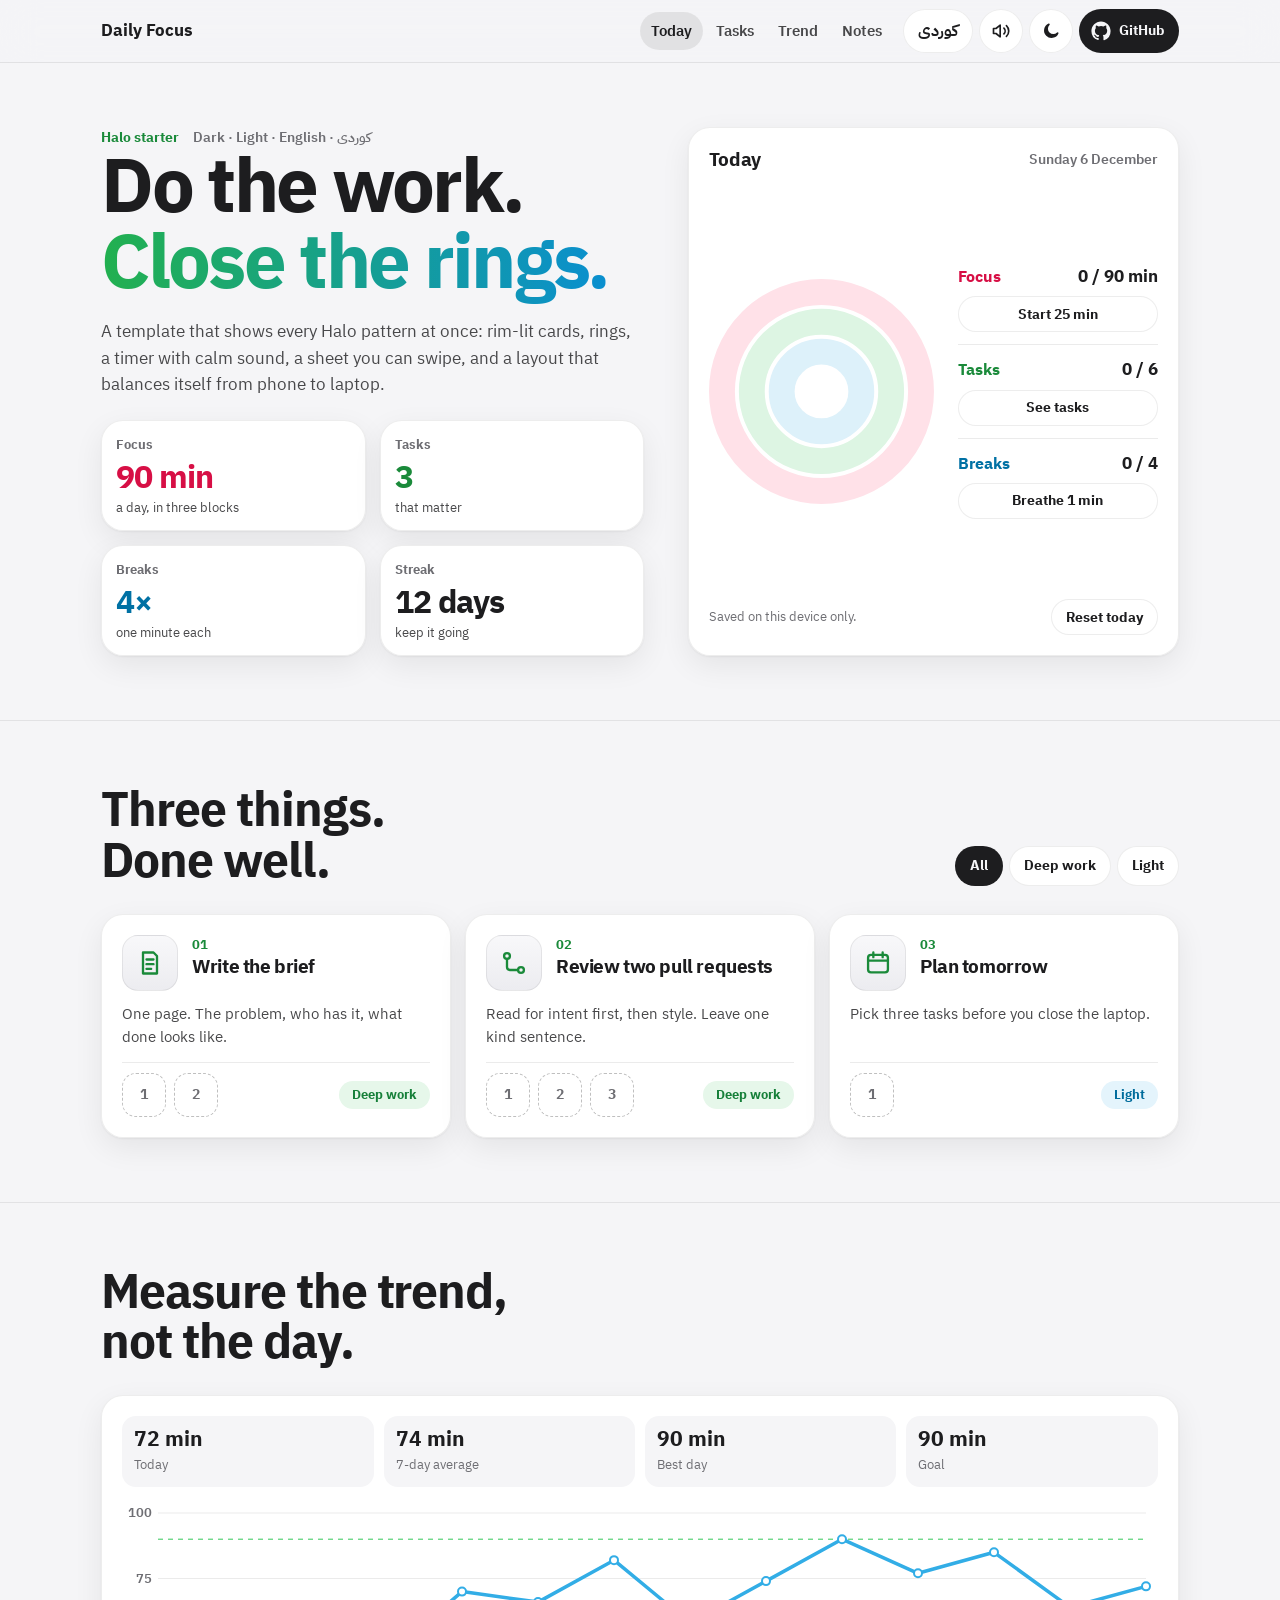
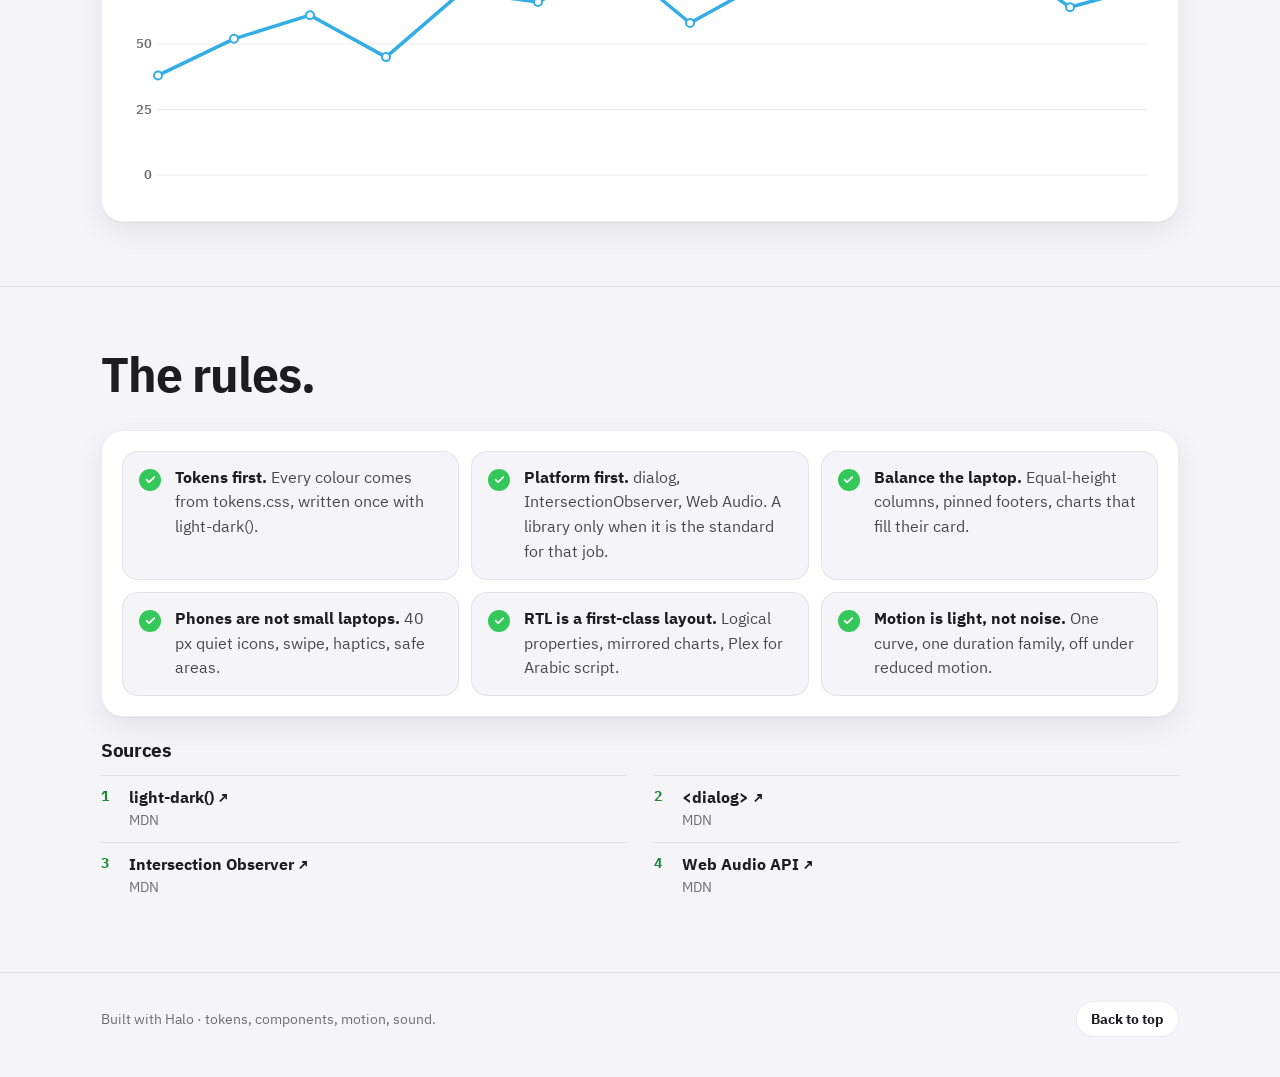
==== commit 5bdfcffc: "Refine Halo visuals and design system" ====
--- a/templates/starter.html
+++ b/templates/starter.html
@@ -33,7 +33,7 @@
 
 <header class="nav">
   <div class="wrap">
-    <a class="brand" href="#today"><svg viewBox="0 0 32 32" aria-hidden="true"><circle cx="16" cy="16" r="12" fill="none" stroke="var(--red)" stroke-width="5"/><circle cx="16" cy="16" r="5.5" fill="none" stroke="var(--green)" stroke-width="4"/></svg><span data-i18n="brand">Daily Focus</span></a>
+    <a class="brand" href="#today"><span data-i18n="brand">Daily Focus</span></a>
     <nav class="links" aria-label="Sections">
       <a href="#today" data-i18n="nav.today">Today</a><a href="#tasks" data-i18n="nav.tasks">Tasks</a><a href="#trend" data-i18n="nav.trend">Trend</a><a href="#notes" data-i18n="nav.notes">Notes</a>
     </nav>
--- a/css/halo.css
+++ b/css/halo.css
@@ -127,7 +127,7 @@
 .nav.scrolled{box-shadow:0 1px 0 var(--sep),0 8px 24px light-dark(rgba(0,0,0,.06),rgba(0,0,0,.5))}
 .nav .wrap{display:flex;align-items:center;gap:10px;min-height:var(--nav-h)}
 .brand{display:flex;align-items:center;gap:10px;font-weight:700;font-size:17px;text-decoration:none;color:var(--ink);white-space:nowrap;margin-inline-end:auto}
-.brand svg{width:30px;height:30px}
+.brand img,.brand svg{width:30px;height:30px}   /* only if the product already owns a mark; Halo never supplies one */
 .links{display:none;gap:2px}
 .links a{padding:8px 11px;border-radius:999px;text-decoration:none;color:var(--ink2);font-size:14.5px;font-weight:600;white-space:nowrap}
 .links a:hover,.links a[aria-current=true]{color:var(--ink);background:var(--sep)}
@@ -245,15 +245,14 @@
   :root{--nav-h:56px}
   .nav .wrap{gap:6px}
   .brand{font-size:16px;gap:8px}
-  .brand svg{width:24px;height:24px}
+  .brand img,.brand svg{width:24px;height:24px}
   .acts{gap:2px}
   .acts .btn.ic,.acts .gh{width:40px;min-height:40px;height:40px;padding:0;justify-content:center;border:0;background:transparent;color:var(--ink2);border-radius:12px}
   .acts .btn.ic:hover,.acts .gh:hover,.acts .btn.ic:active,.acts .gh:active,.acts .btn.ic[aria-expanded=true]{background:var(--sep);color:var(--ink)}
   .acts .lang{min-height:32px;height:32px;padding:0 12px;margin-inline-end:4px;font-size:13px;border:0;background:var(--sep);color:var(--ink)}
 }
 @media(max-width:360px){.brand{font-size:15px}.acts .btn.ic,.acts .gh{width:38px}}
-@media(max-width:340px){.brand{font-size:14px;gap:6px}.acts .lang{padding:0 9px;margin-inline-end:2px}
-  .brand span{position:absolute;width:1px;height:1px;overflow:hidden;clip:rect(0 0 0 0);white-space:nowrap}}  /* logo only; name stays for screen readers */
+@media(max-width:340px){.brand{font-size:13.5px;gap:6px;white-space:normal;line-height:1.15;max-width:7.5em}.acts .lang{padding:0 9px;margin-inline-end:2px}}  /* long names wrap to two lines */
 
 /* ---------- 11. RTL (Sorani, Arabic, Persian) ---------- */
 :root[dir=rtl] h1,:root[dir=rtl] h2,:root[dir=rtl] h3{letter-spacing:0;line-height:1.3}
